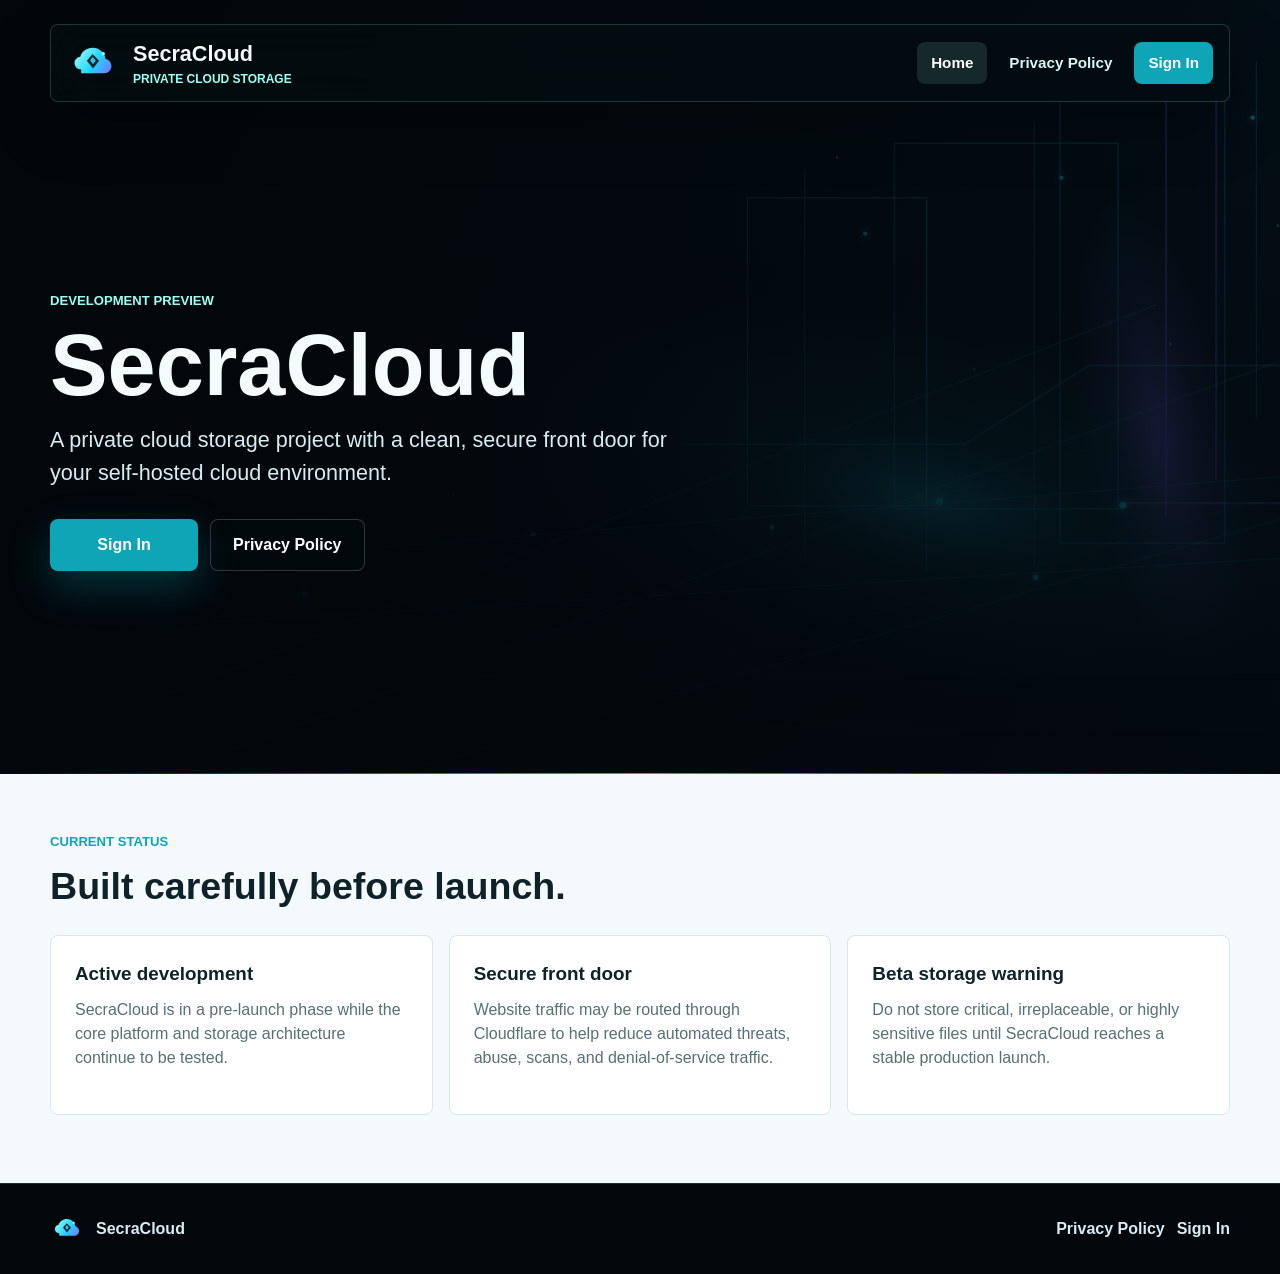
==== index.html @ 8aa23504 "Add files via upload" ====
<!doctype html>
<html lang="en">
  <head>
    <meta charset="utf-8">
    <meta name="viewport" content="width=device-width, initial-scale=1">
    <title>SecraCloud</title>
    <meta
      name="description"
      content="SecraCloud is a private cloud storage project currently in active development."
    >
    <link rel="icon" href="assets/favicon.svg" type="image/svg+xml">
    <link rel="stylesheet" href="styles.css">
  </head>
  <body>
    <header class="site-header">
      <nav class="nav-shell" aria-label="Primary navigation">
        <a class="brand" href="index.html" aria-label="SecraCloud home">
          <img src="assets/secracloud-mark.svg" alt="" width="52" height="52">
          <span>
            <span class="brand-name">SecraCloud</span>
            <span class="brand-tagline">Private cloud storage</span>
          </span>
        </a>
        <div class="nav-links">
          <a aria-current="page" href="index.html">Home</a>
          <a href="privacy.html">Privacy Policy</a>
          <a class="nav-action" href="https://cloud.secracloud.com">Sign In</a>
        </div>
      </nav>
    </header>

    <main>
      <section class="hero" aria-labelledby="home-title">
        <div class="hero-inner">
          <p class="eyebrow">Development preview</p>
          <h1 id="home-title">SecraCloud</h1>
          <p class="hero-copy">
            A private cloud storage project with a clean, secure front door for
            your self-hosted cloud environment.
          </p>
          <div class="hero-actions">
            <a class="button button-primary" href="https://cloud.secracloud.com">Sign In</a>
            <a class="button button-secondary" href="privacy.html">Privacy Policy</a>
          </div>
        </div>
      </section>

      <section class="status-band" aria-labelledby="status-title">
        <div class="content-wrap">
          <div class="section-heading">
            <p class="eyebrow dark">Current status</p>
            <h2 id="status-title">Built carefully before launch.</h2>
          </div>
          <div class="signal-grid">
            <article class="signal-card">
              <h3>Active development</h3>
              <p>
                SecraCloud is in a pre-launch phase while the core platform and
                storage architecture continue to be tested.
              </p>
            </article>
            <article class="signal-card">
              <h3>Secure front door</h3>
              <p>
                Website traffic may be routed through Cloudflare to help reduce
                automated threats, abuse, scans, and denial-of-service traffic.
              </p>
            </article>
            <article class="signal-card">
              <h3>Beta storage warning</h3>
              <p>
                Do not store critical, irreplaceable, or highly sensitive files
                until SecraCloud reaches a stable production launch.
              </p>
            </article>
          </div>
        </div>
      </section>
    </main>

    <footer class="site-footer">
      <div class="footer-inner">
        <a class="footer-brand" href="index.html">
          <img src="assets/secracloud-mark.svg" alt="" width="34" height="34">
          <span>SecraCloud</span>
        </a>
        <div class="footer-links">
          <a href="privacy.html">Privacy Policy</a>
          <a href="https://cloud.secracloud.com">Sign In</a>
        </div>
      </div>
    </footer>
  </body>
</html>
---- styles.css ----
:root {
  color-scheme: dark;
  --night: #02070b;
  --panel: #07151a;
  --panel-soft: #0b2028;
  --text: #f4fbff;
  --muted: #b9d0d8;
  --line: rgba(155, 255, 243, 0.18);
  --cyan: #22d6ff;
  --aqua: #9bfff3;
  --teal: #0ea5b7;
  --violet: #7b6dff;
  --paper: #f4fafb;
  --paper-ink: #102229;
  --paper-muted: #557079;
}

* {
  box-sizing: border-box;
}

html {
  min-width: 320px;
  scroll-behavior: smooth;
}

body {
  margin: 0;
  background: var(--night);
  color: var(--text);
  font-family: Inter, "Avenir Next", Helvetica, Arial, sans-serif;
  line-height: 1.5;
  letter-spacing: 0;
}

a {
  color: inherit;
  text-decoration: none;
}

img {
  display: block;
  max-width: 100%;
}

.site-header {
  position: fixed;
  top: 0;
  left: 0;
  z-index: 10;
  width: 100%;
  padding: 24px;
}

.nav-shell {
  display: flex;
  align-items: center;
  justify-content: space-between;
  width: min(100%, 1180px);
  min-height: 78px;
  margin: 0 auto;
  padding: 12px 16px;
  border: 1px solid var(--line);
  border-radius: 8px;
  background: rgba(3, 12, 16, 0.84);
  box-shadow: 0 22px 60px rgba(0, 0, 0, 0.28);
  backdrop-filter: blur(18px);
}

.brand {
  display: inline-flex;
  align-items: center;
  min-width: 0;
  gap: 14px;
}

.brand img {
  width: 52px;
  height: 52px;
  flex: 0 0 52px;
}

.brand-name,
.brand-tagline {
  display: block;
}

.brand-name {
  color: var(--text);
  font-size: 1.35rem;
  font-weight: 800;
}

.brand-tagline {
  color: var(--aqua);
  font-size: 0.75rem;
  font-weight: 700;
  text-transform: uppercase;
}

.nav-links {
  display: flex;
  align-items: center;
  justify-content: flex-end;
  gap: 8px;
}

.nav-links a {
  display: inline-flex;
  align-items: center;
  justify-content: center;
  min-height: 42px;
  padding: 0 14px;
  border-radius: 8px;
  color: #d8f5fb;
  font-size: 0.95rem;
  font-weight: 700;
  white-space: nowrap;
}

.nav-links a:hover,
.nav-links a:focus-visible,
.nav-links a[aria-current="page"] {
  background: rgba(155, 255, 243, 0.12);
  color: #ffffff;
  outline: none;
}

.nav-links .nav-action {
  background: var(--teal);
  color: #ffffff;
}

.nav-links .nav-action:hover,
.nav-links .nav-action:focus-visible {
  background: #13b7ca;
}

.hero,
.page-hero {
  position: relative;
  min-height: 86svh;
  padding: 160px 24px 72px;
  display: flex;
  align-items: center;
  overflow: hidden;
  background:
    linear-gradient(90deg, rgba(2, 7, 11, 0.94), rgba(2, 7, 11, 0.66) 44%, rgba(2, 7, 11, 0.2)),
    linear-gradient(180deg, rgba(2, 7, 11, 0.3), rgba(2, 7, 11, 0.82)),
    url("assets/secracloud-background.svg") center / cover no-repeat;
}

.page-hero {
  min-height: 56svh;
}

.hero::after,
.page-hero::after {
  content: "";
  position: absolute;
  inset: auto 0 0;
  height: 1px;
  background: linear-gradient(90deg, transparent, rgba(34, 214, 255, 0.8), transparent);
}

.hero-inner {
  position: relative;
  z-index: 1;
  width: min(100%, 1180px);
  margin: 0 auto;
}

.hero-inner.compact {
  max-width: 900px;
}

.eyebrow {
  margin: 0 0 14px;
  color: var(--aqua);
  font-size: 0.82rem;
  font-weight: 800;
  text-transform: uppercase;
}

.eyebrow.dark {
  color: var(--teal);
}

h1,
h2,
h3,
p {
  margin-top: 0;
}

h1 {
  max-width: 760px;
  margin-bottom: 18px;
  font-size: 5.4rem;
  line-height: 0.95;
  font-weight: 850;
}

.page-hero h1 {
  max-width: 920px;
  color: var(--text);
  font-size: 4rem;
  line-height: 1.05;
}

.hero-copy {
  max-width: 640px;
  margin-bottom: 30px;
  color: #d8edf3;
  font-size: 1.35rem;
}

.hero-actions {
  display: flex;
  flex-wrap: wrap;
  gap: 12px;
}

.button {
  display: inline-flex;
  align-items: center;
  justify-content: center;
  min-height: 52px;
  min-width: 148px;
  padding: 0 22px;
  border: 1px solid rgba(255, 255, 255, 0.18);
  border-radius: 8px;
  font-weight: 800;
}

.button-primary {
  border-color: transparent;
  background: var(--teal);
  color: #ffffff;
  box-shadow: 0 16px 40px rgba(14, 165, 183, 0.28);
}

.button-primary:hover,
.button-primary:focus-visible {
  background: #13b7ca;
  outline: none;
}

.button-secondary {
  background: rgba(3, 12, 16, 0.54);
  color: #ffffff;
}

.button-secondary:hover,
.button-secondary:focus-visible {
  border-color: rgba(155, 255, 243, 0.42);
  background: rgba(155, 255, 243, 0.12);
  outline: none;
}

.status-band {
  background: var(--paper);
  color: var(--paper-ink);
  padding: 58px 24px 68px;
}

.content-wrap,
.footer-inner {
  width: min(100%, 1180px);
  margin: 0 auto;
}

.section-heading {
  max-width: 700px;
  margin-bottom: 28px;
}

.section-heading h2 {
  margin-bottom: 0;
  font-size: 2.35rem;
  line-height: 1.1;
}

.signal-grid {
  display: grid;
  grid-template-columns: repeat(3, minmax(0, 1fr));
  gap: 16px;
}

.signal-card {
  min-height: 180px;
  padding: 24px;
  border: 1px solid #d6e8ec;
  border-radius: 8px;
  background: #ffffff;
}

.signal-card h3 {
  margin-bottom: 10px;
  font-size: 1.18rem;
}

.signal-card p {
  margin-bottom: 0;
  color: var(--paper-muted);
}

.policy-page {
  background: var(--paper);
  color: var(--paper-ink);
}

.policy-main {
  padding: 64px 24px 76px;
}

.policy-content {
  width: min(100%, 900px);
  margin: 0 auto;
}

.policy-intro {
  color: #30464e;
  font-size: 1.18rem;
}

.policy-section {
  padding: 30px 0;
  border-top: 1px solid #d3e4e8;
}

.policy-section h2 {
  margin-bottom: 14px;
  font-size: 1.65rem;
  line-height: 1.2;
}

.policy-section p {
  color: #30464e;
}

.policy-section p:last-child {
  margin-bottom: 0;
}

.policy-section a {
  color: #006e7c;
  font-weight: 800;
  text-decoration: underline;
  text-decoration-thickness: 1px;
  text-underline-offset: 3px;
}

.site-footer {
  background: #02070b;
  color: #d8edf3;
  padding: 28px 24px;
  border-top: 1px solid rgba(155, 255, 243, 0.16);
}

.light-footer {
  background: #eaf4f6;
  color: var(--paper-ink);
  border-top: 1px solid #d3e4e8;
}

.footer-inner {
  display: flex;
  align-items: center;
  justify-content: space-between;
  gap: 18px;
}

.footer-brand,
.footer-links {
  display: flex;
  align-items: center;
  gap: 12px;
}

.footer-brand {
  font-weight: 800;
}

.footer-links a {
  color: inherit;
  font-weight: 700;
}

.footer-links a:hover,
.footer-links a:focus-visible {
  color: var(--teal);
  outline: none;
}

.not-found .hero {
  min-height: 100svh;
}

@media (max-width: 820px) {
  .site-header {
    padding: 14px;
  }

  .nav-shell {
    align-items: flex-start;
    flex-direction: column;
    gap: 12px;
    padding: 12px;
  }

  .nav-links {
    width: 100%;
    justify-content: flex-start;
    overflow-x: auto;
    padding-bottom: 2px;
  }

  .hero,
  .page-hero {
    min-height: 84svh;
    padding: 190px 18px 54px;
  }

  .page-hero {
    min-height: 62svh;
  }

  h1,
  .page-hero h1 {
    font-size: 3.05rem;
    line-height: 1;
  }

  .hero-copy {
    font-size: 1.08rem;
  }

  .status-band,
  .policy-main {
    padding-right: 18px;
    padding-left: 18px;
  }

  .signal-grid {
    grid-template-columns: 1fr;
  }

  .section-heading h2 {
    font-size: 2rem;
  }

  .footer-inner {
    align-items: flex-start;
    flex-direction: column;
  }
}

@media (max-width: 460px) {
  .brand img {
    width: 46px;
    height: 46px;
    flex-basis: 46px;
  }

  .brand-name {
    font-size: 1.12rem;
  }

  .brand-tagline {
    font-size: 0.68rem;
  }

  .nav-links a {
    min-height: 38px;
    padding: 0 10px;
    font-size: 0.86rem;
  }

  h1,
  .page-hero h1 {
    font-size: 2.45rem;
  }

  .button {
    width: 100%;
  }
}
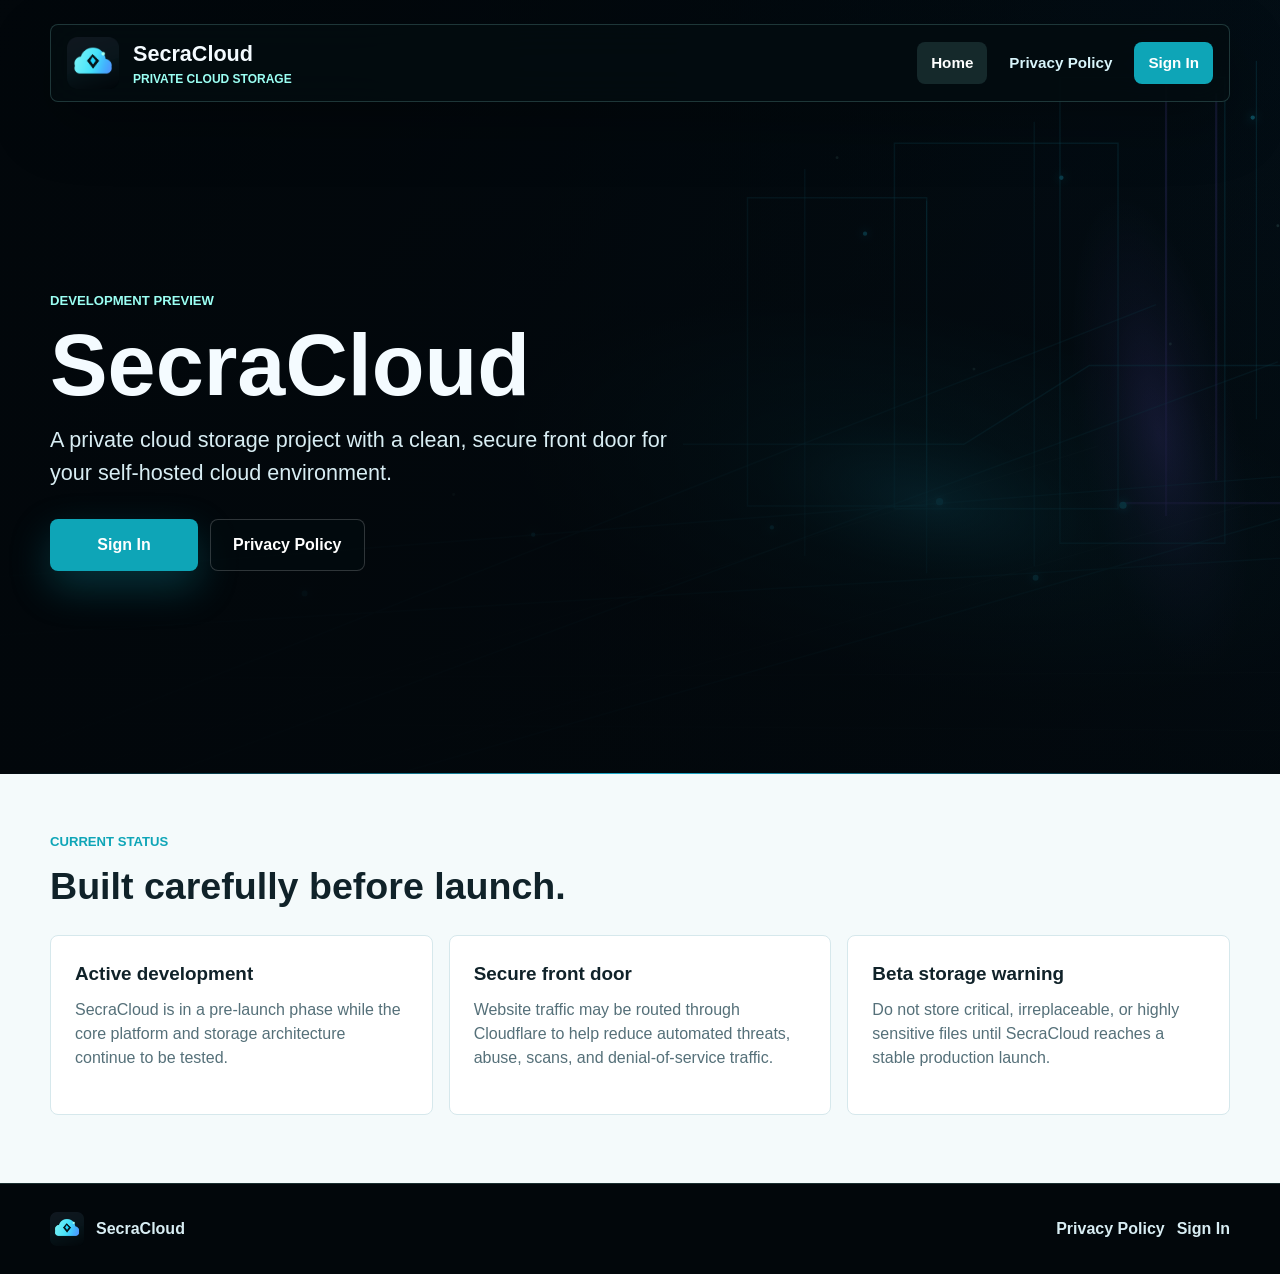
==== commit df0ba9c9: "Add files via upload" ====
--- a/index.html
+++ b/index.html
@@ -8,14 +8,15 @@
       name="description"
       content="SecraCloud is a private cloud storage project currently in active development."
     >
-    <link rel="icon" href="assets/favicon.svg" type="image/svg+xml">
+    <link rel="icon" href="assets/favicon.png" type="image/png">
+    <link rel="alternate icon" href="assets/favicon.svg" type="image/svg+xml">
     <link rel="stylesheet" href="styles.css">
   </head>
   <body>
     <header class="site-header">
       <nav class="nav-shell" aria-label="Primary navigation">
         <a class="brand" href="index.html" aria-label="SecraCloud home">
-          <img src="assets/secracloud-mark.svg" alt="" width="52" height="52">
+          <img src="assets/favicon.png" alt="" width="52" height="52">
           <span>
             <span class="brand-name">SecraCloud</span>
             <span class="brand-tagline">Private cloud storage</span>
@@ -81,7 +82,7 @@
     <footer class="site-footer">
       <div class="footer-inner">
         <a class="footer-brand" href="index.html">
-          <img src="assets/secracloud-mark.svg" alt="" width="34" height="34">
+          <img src="assets/favicon.png" alt="" width="34" height="34">
           <span>SecraCloud</span>
         </a>
         <div class="footer-links">
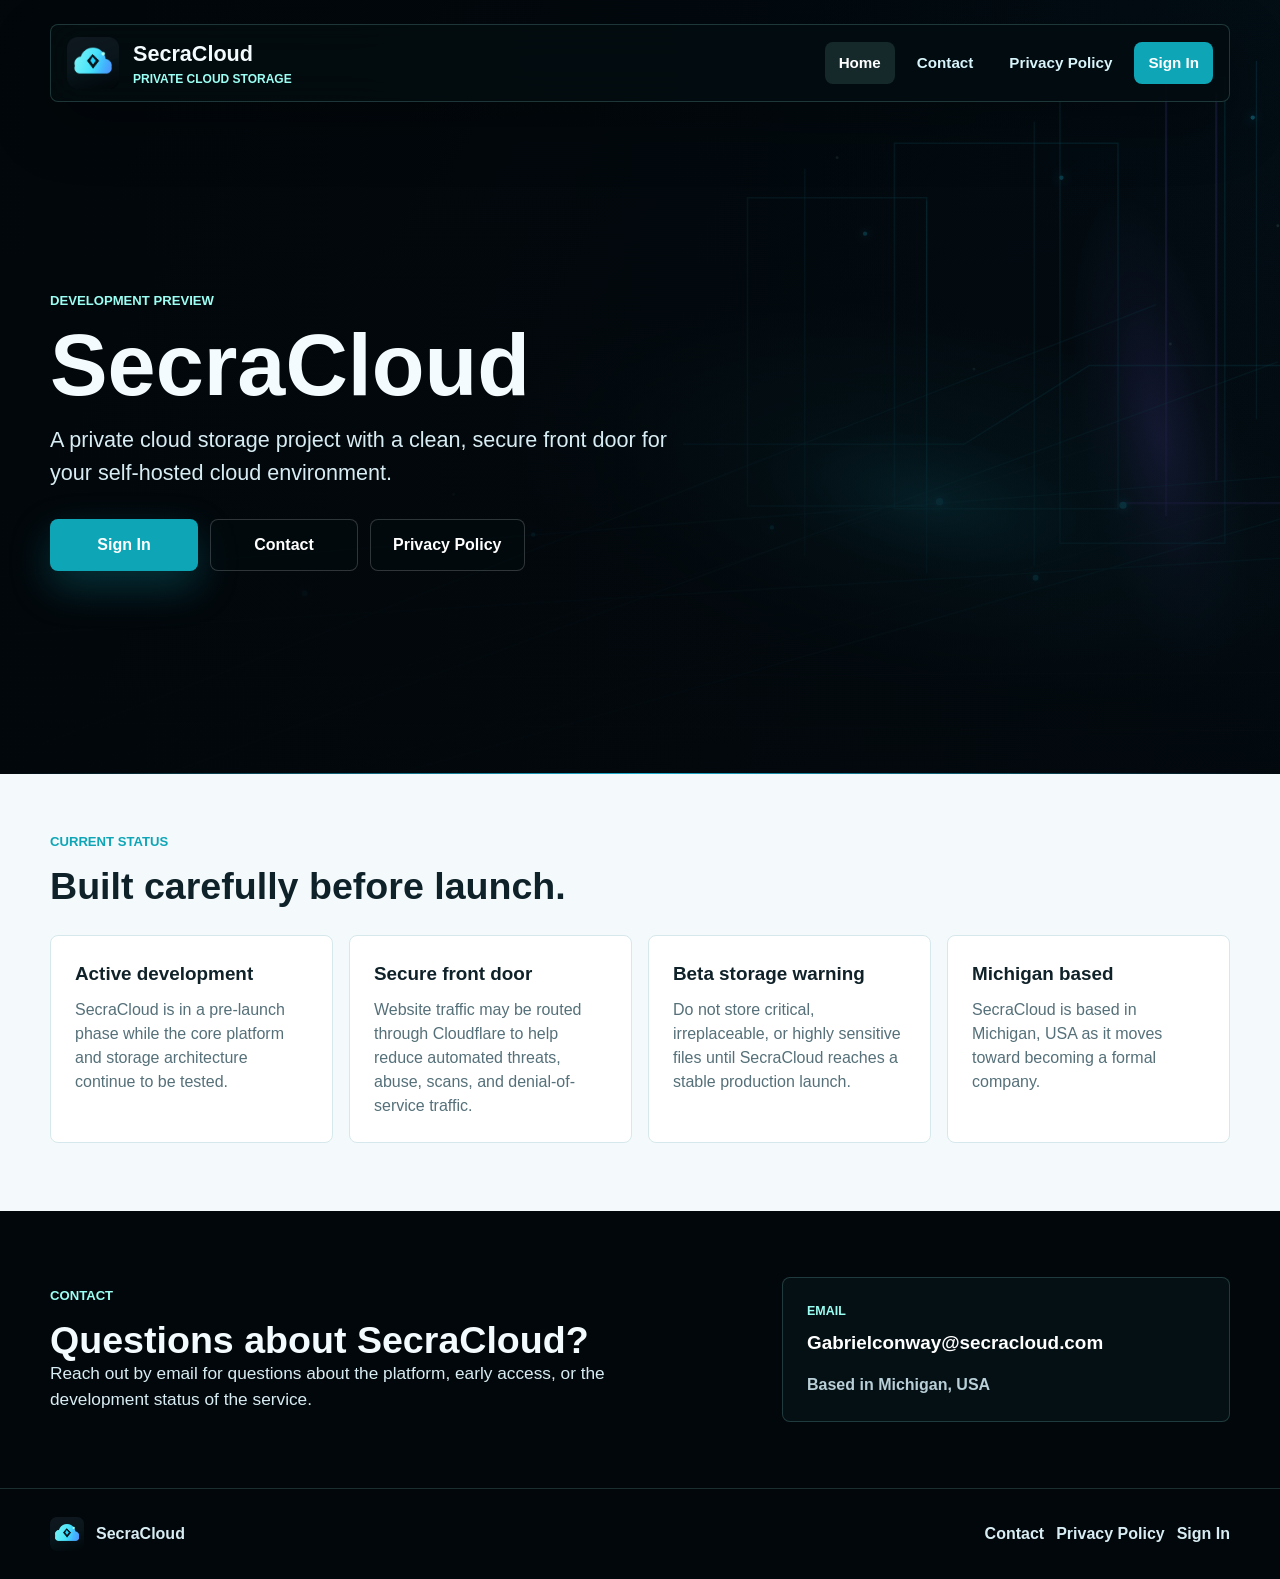
==== commit 56f96c7a: "Add files via upload" ====
--- a/index.html
+++ b/index.html
@@ -24,6 +24,7 @@
         </a>
         <div class="nav-links">
           <a aria-current="page" href="index.html">Home</a>
+          <a href="#contact">Contact</a>
           <a href="privacy.html">Privacy Policy</a>
           <a class="nav-action" href="https://cloud.secracloud.com">Sign In</a>
         </div>
@@ -41,6 +42,7 @@
           </p>
           <div class="hero-actions">
             <a class="button button-primary" href="https://cloud.secracloud.com">Sign In</a>
+            <a class="button button-secondary" href="mailto:Gabrielconway@secracloud.com?subject=SecraCloud%20Inquiry">Contact</a>
             <a class="button button-secondary" href="privacy.html">Privacy Policy</a>
           </div>
         </div>
@@ -74,6 +76,33 @@
                 until SecraCloud reaches a stable production launch.
               </p>
             </article>
+            <article class="signal-card">
+              <h3>Michigan based</h3>
+              <p>
+                SecraCloud is based in Michigan, USA as it moves toward becoming
+                a formal company.
+              </p>
+            </article>
+          </div>
+        </div>
+      </section>
+
+      <section class="contact-band" id="contact" aria-labelledby="contact-title">
+        <div class="content-wrap contact-layout">
+          <div class="section-heading">
+            <p class="eyebrow">Contact</p>
+            <h2 id="contact-title">Questions about SecraCloud?</h2>
+            <p>
+              Reach out by email for questions about the platform, early access,
+              or the development status of the service.
+            </p>
+          </div>
+          <div class="contact-panel">
+            <p class="contact-label">Email</p>
+            <a class="contact-email" href="mailto:Gabrielconway@secracloud.com?subject=SecraCloud%20Inquiry">
+              Gabrielconway@secracloud.com
+            </a>
+            <p class="contact-meta">Based in Michigan, USA</p>
           </div>
         </div>
       </section>
@@ -86,6 +115,7 @@
           <span>SecraCloud</span>
         </a>
         <div class="footer-links">
+          <a href="#contact">Contact</a>
           <a href="privacy.html">Privacy Policy</a>
           <a href="https://cloud.secracloud.com">Sign In</a>
         </div>
--- a/styles.css
+++ b/styles.css
@@ -283,7 +283,7 @@
 
 .signal-grid {
   display: grid;
-  grid-template-columns: repeat(3, minmax(0, 1fr));
+  grid-template-columns: repeat(4, minmax(0, 1fr));
   gap: 16px;
 }
 
@@ -305,6 +305,65 @@
   color: var(--paper-muted);
 }
 
+.contact-band {
+  padding: 66px 24px;
+  background: #02070b;
+  color: var(--text);
+}
+
+.contact-layout {
+  display: grid;
+  grid-template-columns: minmax(0, 1.1fr) minmax(280px, 0.7fr);
+  gap: 28px;
+  align-items: center;
+}
+
+.contact-layout .section-heading {
+  margin-bottom: 0;
+}
+
+.contact-layout .section-heading p:not(.eyebrow) {
+  max-width: 620px;
+  margin-bottom: 0;
+  color: #d8edf3;
+  font-size: 1.08rem;
+}
+
+.contact-panel {
+  padding: 24px;
+  border: 1px solid var(--line);
+  border-radius: 8px;
+  background: rgba(7, 21, 26, 0.72);
+}
+
+.contact-label {
+  margin-bottom: 8px;
+  color: var(--aqua);
+  font-size: 0.78rem;
+  font-weight: 800;
+  text-transform: uppercase;
+}
+
+.contact-email {
+  display: inline-block;
+  color: #ffffff;
+  font-size: 1.18rem;
+  font-weight: 800;
+  overflow-wrap: anywhere;
+}
+
+.contact-email:hover,
+.contact-email:focus-visible {
+  color: var(--aqua);
+  outline: none;
+}
+
+.contact-meta {
+  margin: 16px 0 0;
+  color: var(--muted);
+  font-weight: 700;
+}
+
 .policy-page {
   background: var(--paper);
   color: var(--paper-ink);
@@ -443,6 +502,15 @@
   }
 
   .signal-grid {
+    grid-template-columns: repeat(2, minmax(0, 1fr));
+  }
+
+  .contact-band {
+    padding-right: 18px;
+    padding-left: 18px;
+  }
+
+  .contact-layout {
     grid-template-columns: 1fr;
   }
 
@@ -485,4 +553,8 @@
   .button {
     width: 100%;
   }
-}
+
+  .signal-grid {
+    grid-template-columns: 1fr;
+  }
+}
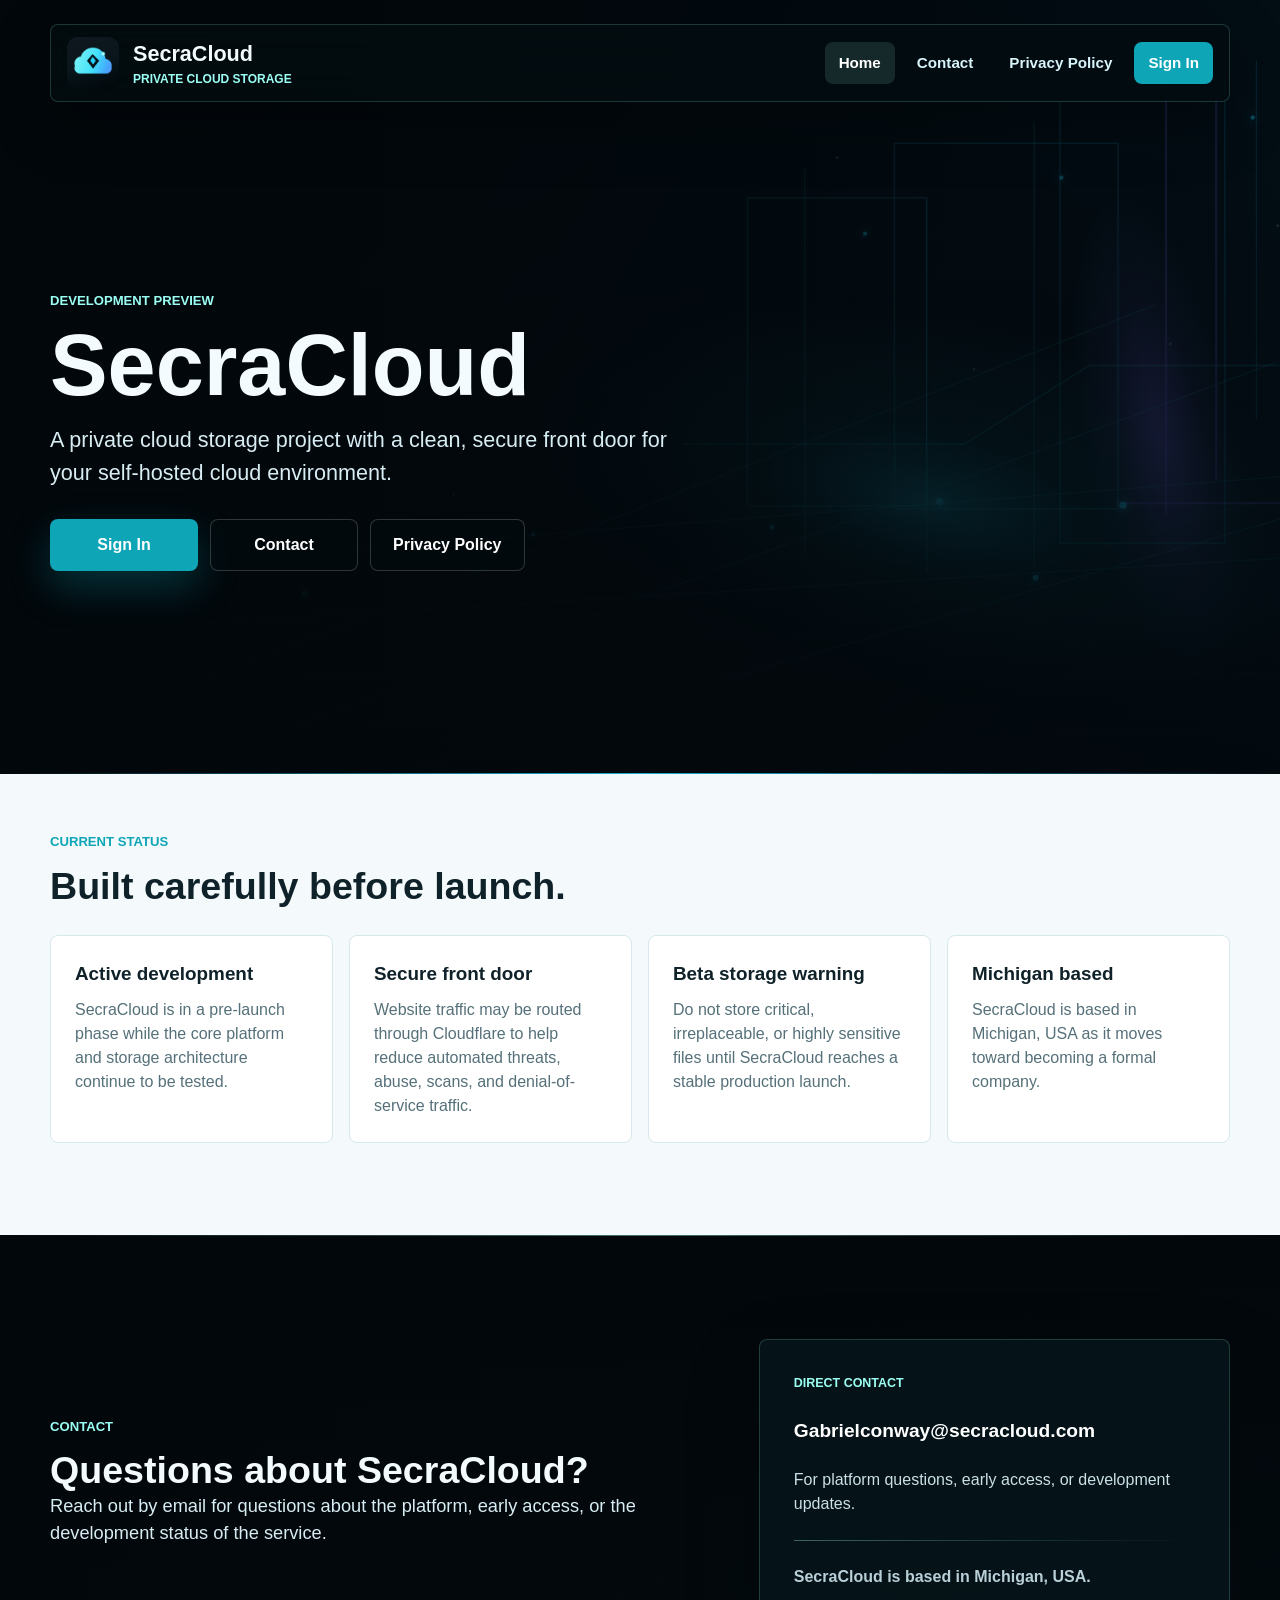
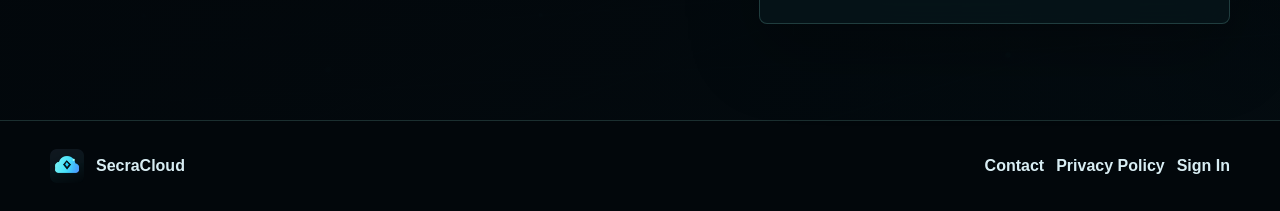
==== commit ee85b616: "Add files via upload" ====
--- a/index.html
+++ b/index.html
@@ -98,11 +98,15 @@
             </p>
           </div>
           <div class="contact-panel">
-            <p class="contact-label">Email</p>
+            <p class="contact-label">Direct contact</p>
             <a class="contact-email" href="mailto:Gabrielconway@secracloud.com?subject=SecraCloud%20Inquiry">
               Gabrielconway@secracloud.com
             </a>
-            <p class="contact-meta">Based in Michigan, USA</p>
+            <p class="contact-note">
+              For platform questions, early access, or development updates.
+            </p>
+            <div class="contact-divider" aria-hidden="true"></div>
+            <p class="contact-meta">SecraCloud is based in Michigan, USA.</p>
           </div>
         </div>
       </section>
--- a/styles.css
+++ b/styles.css
@@ -261,7 +261,7 @@
 .status-band {
   background: var(--paper);
   color: var(--paper-ink);
-  padding: 58px 24px 68px;
+  padding: 58px 24px 92px;
 }
 
 .content-wrap,
@@ -306,15 +306,27 @@
 }
 
 .contact-band {
-  padding: 66px 24px;
-  background: #02070b;
+  position: relative;
+  padding: 104px 24px 96px;
+  background:
+    linear-gradient(90deg, rgba(2, 7, 11, 0.96), rgba(2, 7, 11, 0.84) 52%, rgba(2, 7, 11, 0.7)),
+    linear-gradient(180deg, rgba(2, 7, 11, 1), rgba(7, 21, 26, 0.88)),
+    url("assets/secracloud-background.svg") center / cover no-repeat;
   color: var(--text);
+}
+
+.contact-band::before {
+  content: "";
+  position: absolute;
+  inset: 0 0 auto;
+  height: 1px;
+  background: linear-gradient(90deg, transparent, rgba(155, 255, 243, 0.42), transparent);
 }
 
 .contact-layout {
   display: grid;
-  grid-template-columns: minmax(0, 1.1fr) minmax(280px, 0.7fr);
-  gap: 28px;
+  grid-template-columns: minmax(0, 1fr) minmax(340px, 0.74fr);
+  gap: 72px;
   align-items: center;
 }
 
@@ -326,18 +338,20 @@
   max-width: 620px;
   margin-bottom: 0;
   color: #d8edf3;
-  font-size: 1.08rem;
+  font-size: 1.14rem;
 }
 
 .contact-panel {
-  padding: 24px;
+  padding: 34px;
   border: 1px solid var(--line);
   border-radius: 8px;
-  background: rgba(7, 21, 26, 0.72);
+  background: rgba(7, 21, 26, 0.82);
+  box-shadow: 0 28px 70px rgba(0, 0, 0, 0.28);
+  backdrop-filter: blur(16px);
 }
 
 .contact-label {
-  margin-bottom: 8px;
+  margin-bottom: 12px;
   color: var(--aqua);
   font-size: 0.78rem;
   font-weight: 800;
@@ -346,8 +360,9 @@
 
 .contact-email {
   display: inline-block;
+  padding: 12px 0;
   color: #ffffff;
-  font-size: 1.18rem;
+  font-size: 1.2rem;
   font-weight: 800;
   overflow-wrap: anywhere;
 }
@@ -359,9 +374,21 @@
 }
 
 .contact-meta {
-  margin: 16px 0 0;
+  margin: 0;
   color: var(--muted);
   font-weight: 700;
+}
+
+.contact-note {
+  margin: 10px 0 0;
+  color: #cbe0e7;
+}
+
+.contact-divider {
+  width: 100%;
+  height: 1px;
+  margin: 24px 0;
+  background: linear-gradient(90deg, rgba(155, 255, 243, 0.34), transparent);
 }
 
 .policy-page {
@@ -506,12 +533,15 @@
   }
 
   .contact-band {
+    padding-top: 76px;
+    padding-bottom: 78px;
     padding-right: 18px;
     padding-left: 18px;
   }
 
   .contact-layout {
     grid-template-columns: 1fr;
+    gap: 28px;
   }
 
   .section-heading h2 {
@@ -557,4 +587,12 @@
   .signal-grid {
     grid-template-columns: 1fr;
   }
-}
+
+  .contact-panel {
+    padding: 26px;
+  }
+
+  .contact-email {
+    font-size: 1rem;
+  }
+}
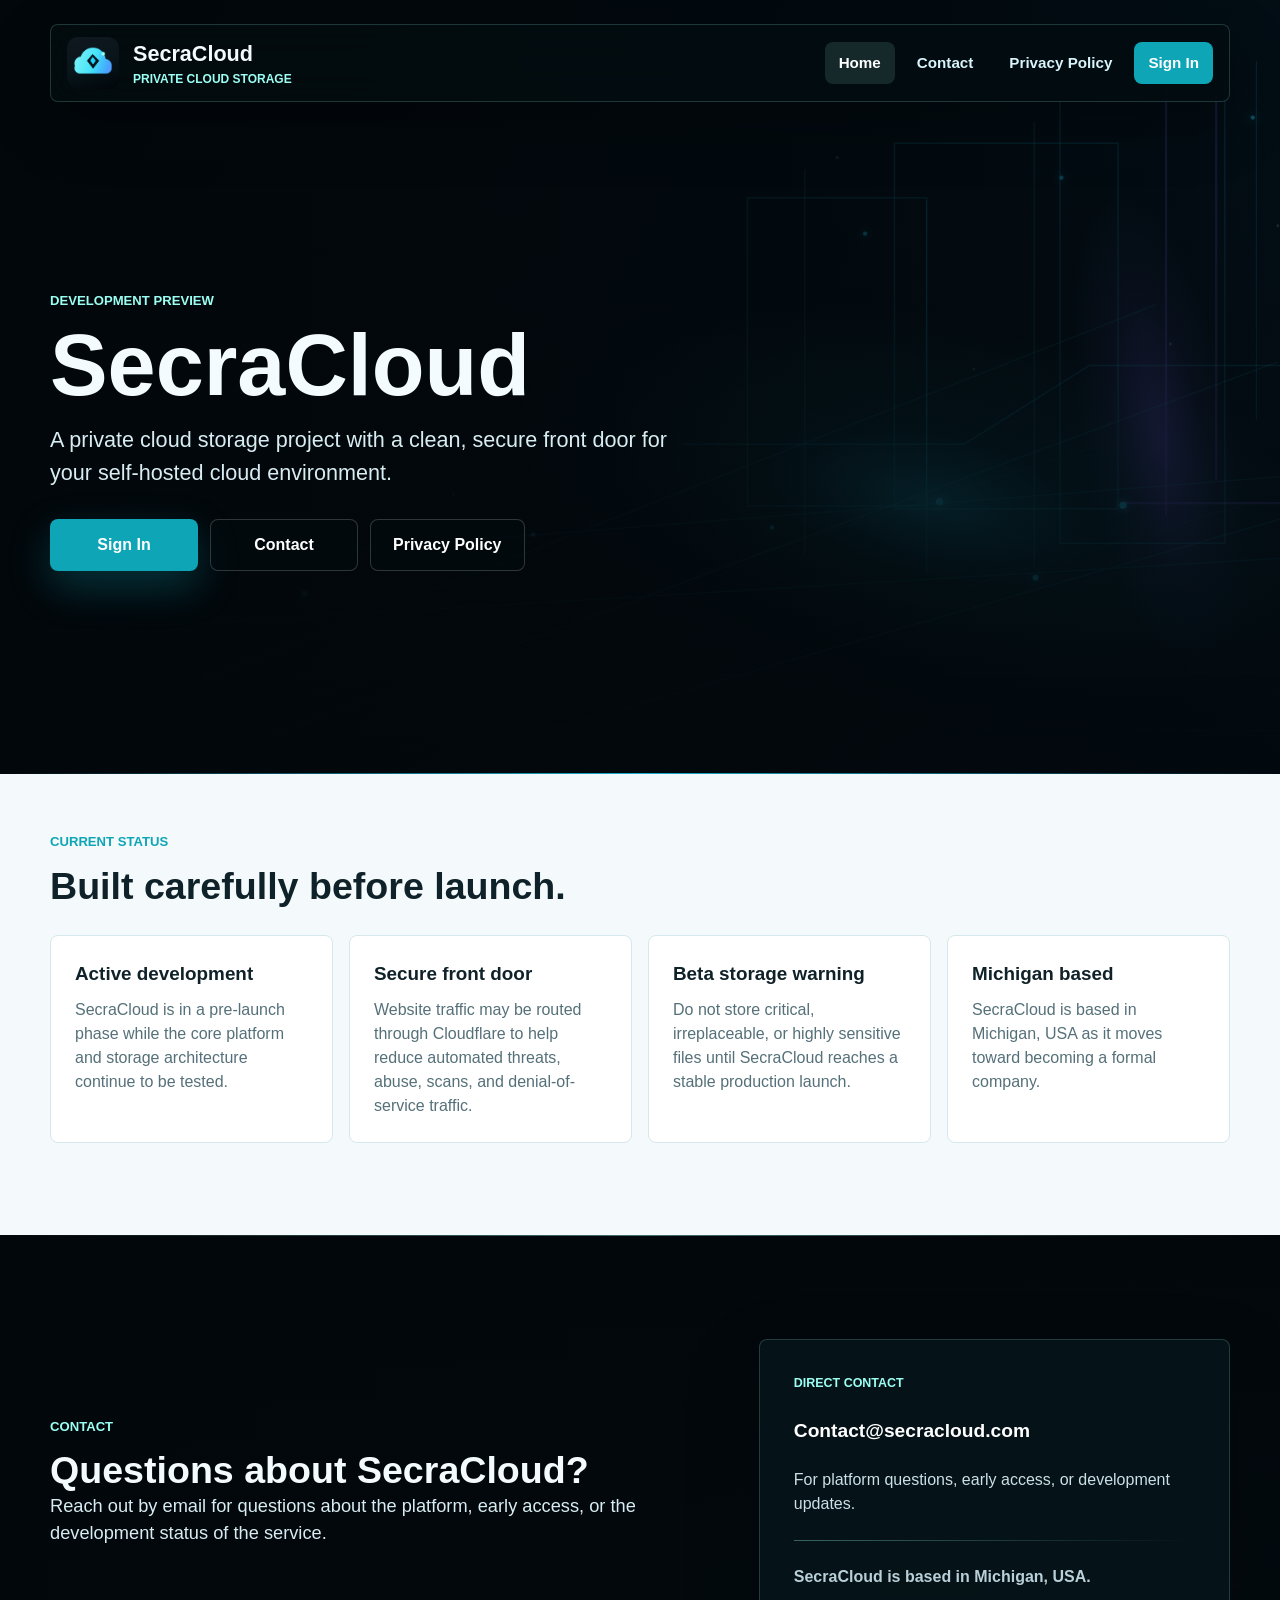
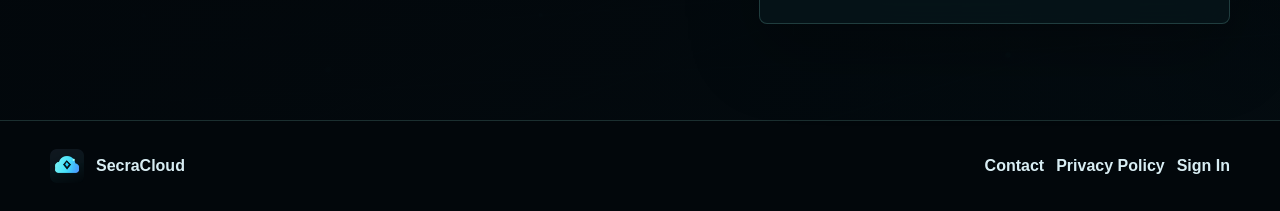
==== commit 2c79359c: "Update index.html" ====
--- a/index.html
+++ b/index.html
@@ -99,8 +99,8 @@
           </div>
           <div class="contact-panel">
             <p class="contact-label">Direct contact</p>
-            <a class="contact-email" href="mailto:Gabrielconway@secracloud.com?subject=SecraCloud%20Inquiry">
-              Gabrielconway@secracloud.com
+            <a class="contact-email" href="mailto:Contact@secracloud.com?subject=SecraCloud%20Inquiry">
+              Contact@secracloud.com
             </a>
             <p class="contact-note">
               For platform questions, early access, or development updates.
